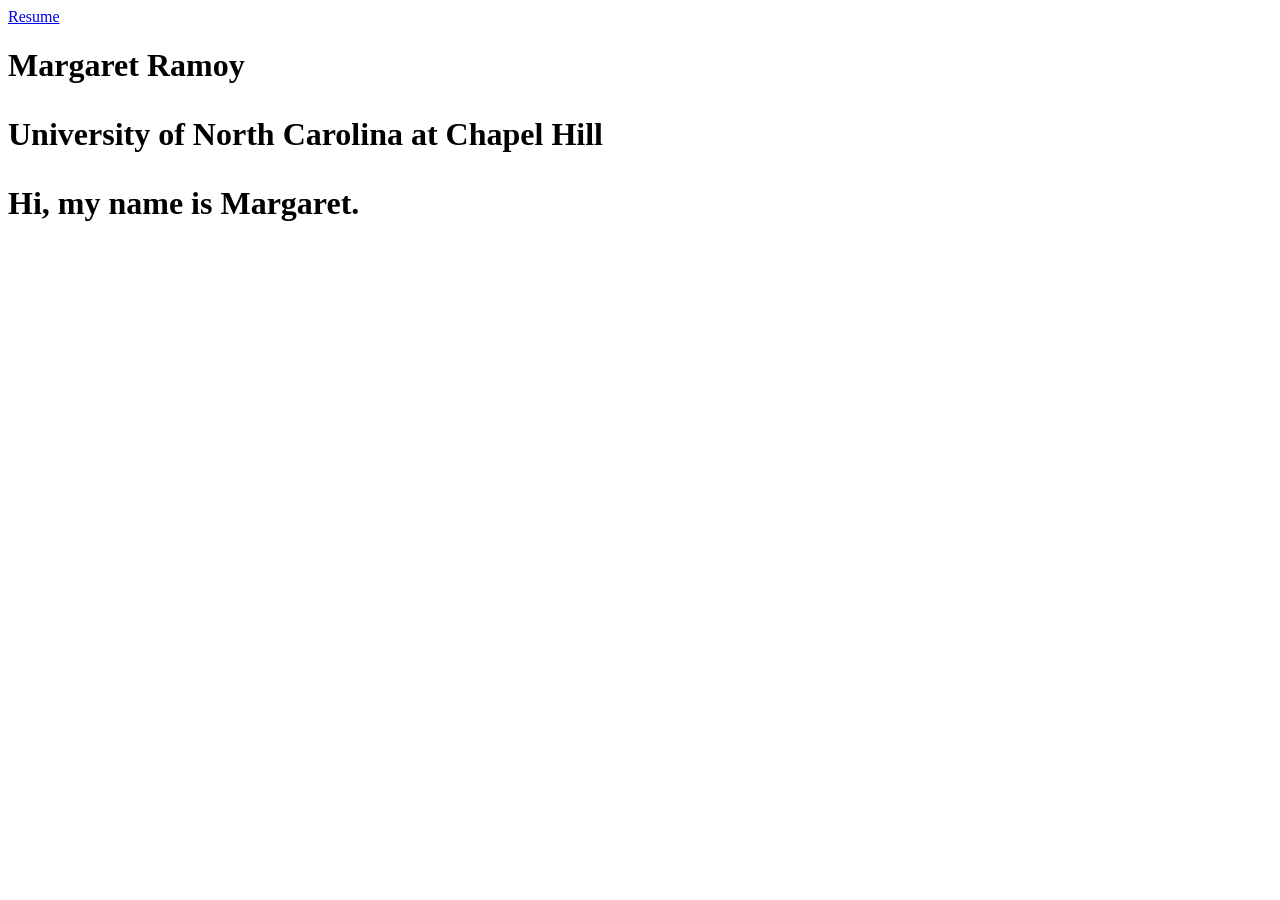
==== index.html @ 78990da4 "Added heading and nav bar" ====
<!DOCTYPE html>
<html>
    <head>
        <title>Margaret Ramoy</title>
            </head>
        <body>
            <a href="resume.html">Resume</a>
            <h1>Margaret Ramoy<hm1>
                <p>University of North Carolina at Chapel Hill</p>
                <p>Hi, my name is Margaret.</p>
            </hm1></h1>
        </body>
    </head>
</html>
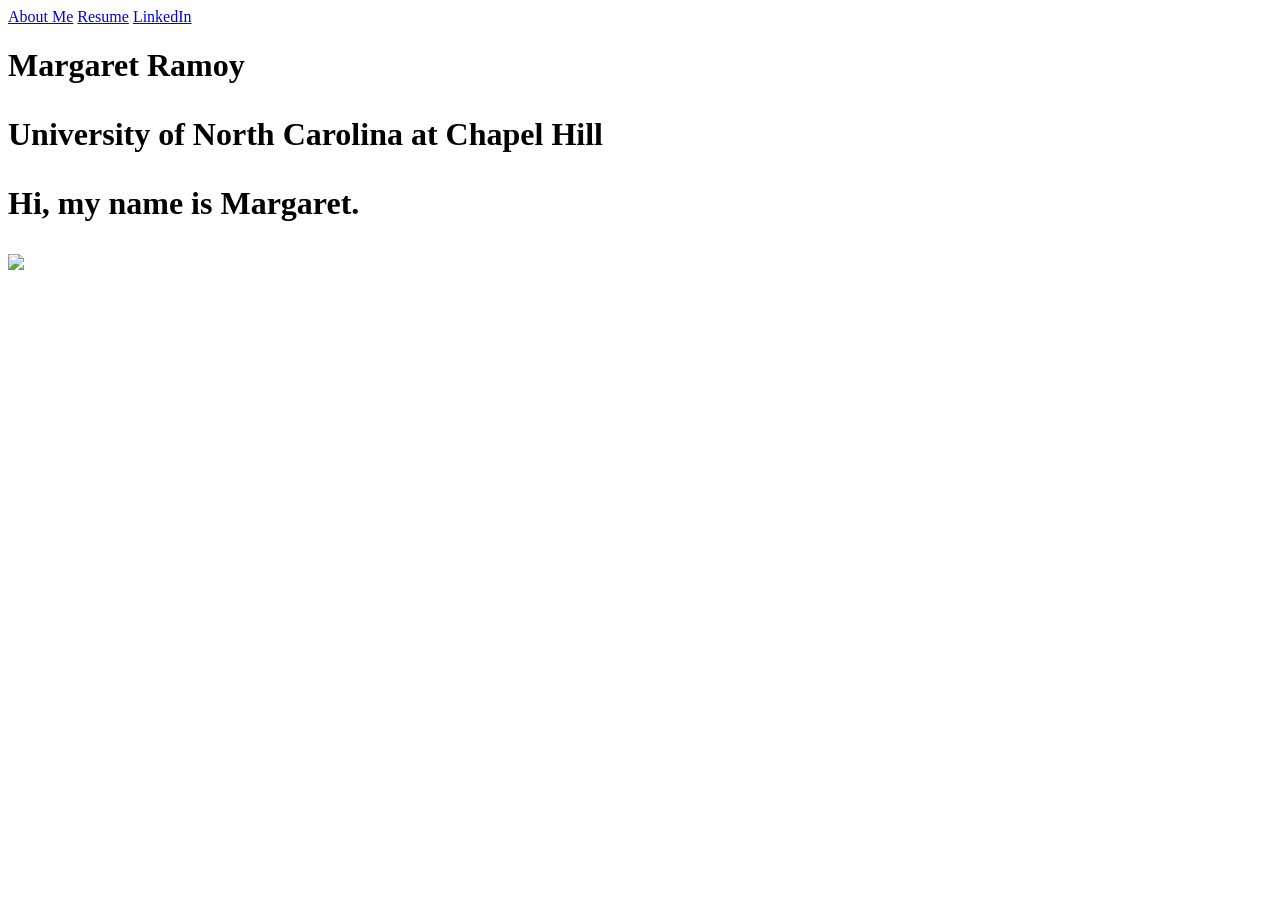
==== commit b261ee79: "Old Version" ====
--- a/index.html
+++ b/index.html
@@ -4,11 +4,14 @@
         <title>Margaret Ramoy</title>
             </head>
         <body>
+            <a href="index.html">About Me</a>
             <a href="resume.html">Resume</a>
+            <a href="https://www.linkedin.com/in/margaretramoy/">LinkedIn</a>
             <h1>Margaret Ramoy<hm1>
                 <p>University of North Carolina at Chapel Hill</p>
                 <p>Hi, my name is Margaret.</p>
             </hm1></h1>
         </body>
+        <img src="assets/headshot.jpg"
     </head>
 </html>
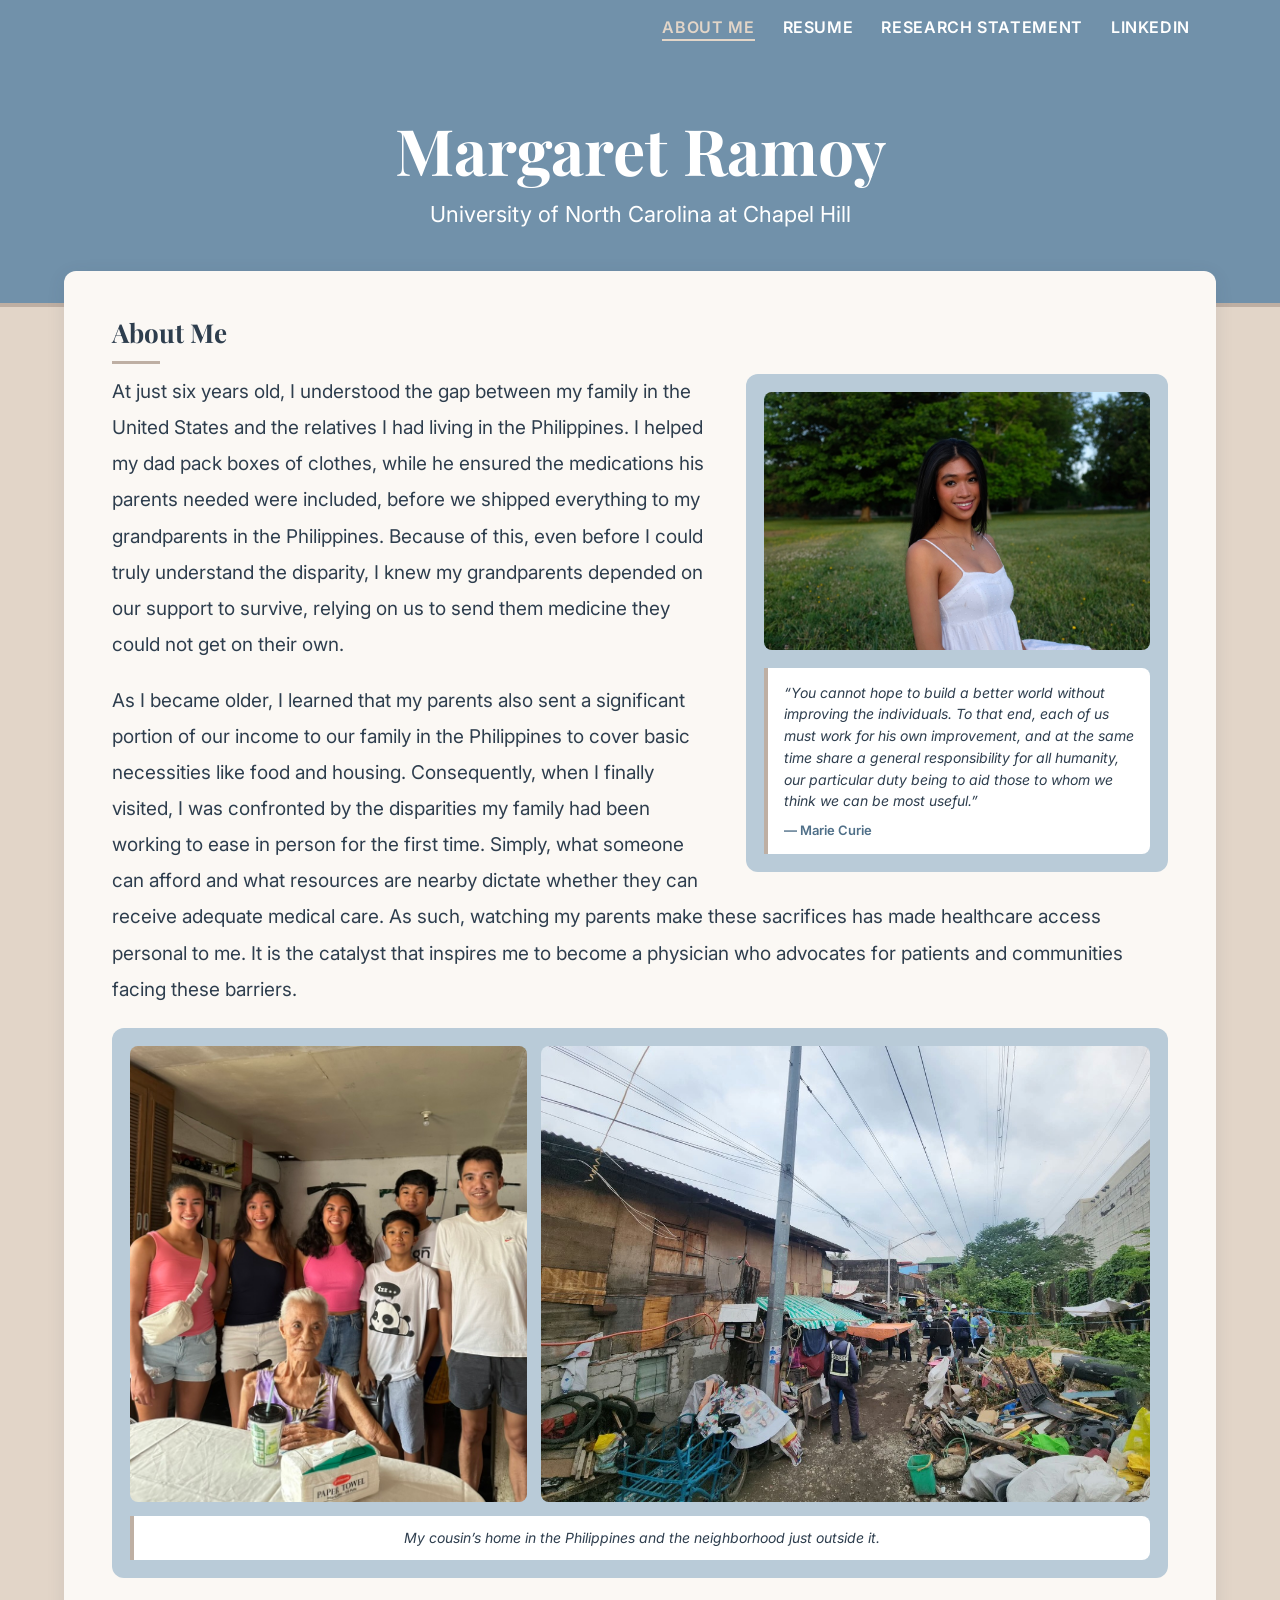
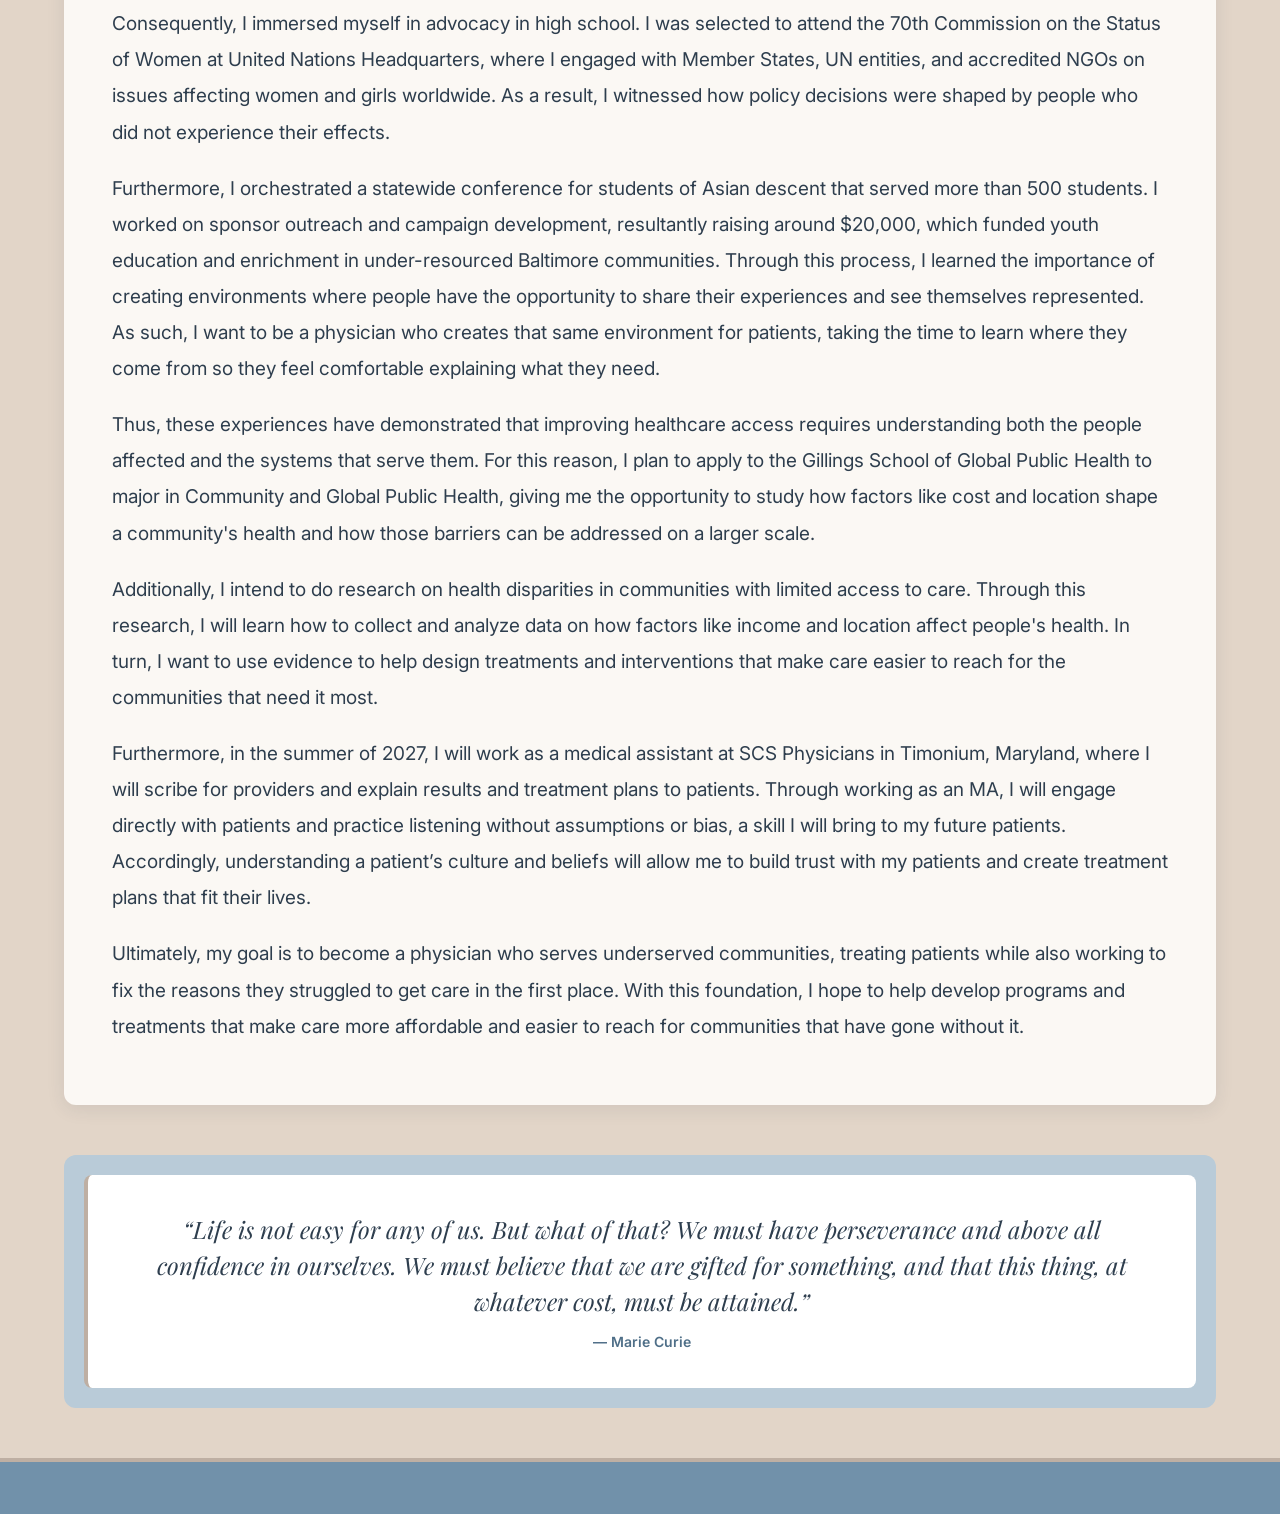
==== commit 8a92dd33: "Added full website with About Me, Resume, and Research Statement pages" ====
--- a/index.html
+++ b/index.html
@@ -1,17 +1,146 @@
 <!DOCTYPE html>
-<html>
-    <head>
-        <title>Margaret Ramoy</title>
-            </head>
-        <body>
-            <a href="index.html">About Me</a>
-            <a href="resume.html">Resume</a>
-            <a href="https://www.linkedin.com/in/margaretramoy/">LinkedIn</a>
-            <h1>Margaret Ramoy<hm1>
-                <p>University of North Carolina at Chapel Hill</p>
-                <p>Hi, my name is Margaret.</p>
-            </hm1></h1>
-        </body>
-        <img src="assets/headshot.jpg"
-    </head>
+<html lang="en">
+<head>
+  <meta charset="UTF-8">
+  <meta name="viewport" content="width=device-width, initial-scale=1.0">
+  <title>Margaret Ramoy | About Me</title>
+  <link rel="stylesheet" href="style.css" />
+</head>
+<body>
+
+  <!-- ===== NAVIGATION BAR (same on every page) ===== -->
+  <nav class="navbar">
+    <ul>
+      <li><a href="index.html" class="active">About Me</a></li>
+      <li><a href="resume.pdf">Resume</a></li>
+      <li><a href="researchstatement.html">Research Statement</a></li>
+      <!-- Paste your LinkedIn link below. target="_blank" opens it in a new tab. -->
+      <li><a href="https://www.linkedin.com/in/margaretramoy" target="_blank">LinkedIn</a></li>
+    </ul>
+  </nav>
+
+  <header class="header">
+    <h1 id="title">Margaret Ramoy</h1>
+    <p class="subtitle">University of North Carolina at Chapel Hill</p>
+  </header>
+
+  <div class="page about-page">
+
+    <!-- About Me: one box with your text, your picture, and quote 1 -->
+    <main class="main-content">
+      <h2>About Me</h2>
+
+      <!-- PICTURE OF ME + QUOTE 1: floats on the right; the text wraps beside and under it -->
+      <aside class="about-side">
+        <!-- PICTURE 1: a picture of you -->
+        <img class="headshot" src="assets/margaret-ramoy.jpg" alt="Margaret Ramoy smiling outdoors in a white dress">
+
+        <!-- QUOTE 1 -->
+        <blockquote class="quote">
+          &ldquo;You cannot hope to build a better world without improving the individuals.
+          To that end, each of us must work for his own improvement, and at the same time
+          share a general responsibility for all humanity, our particular duty being to aid
+          those to whom we think we can be most useful.&rdquo;
+          <span class="quote-author">&mdash; Marie Curie</span>
+        </blockquote>
+      </aside>
+
+      <!-- ABOUT ME TEXT. Each paragraph goes in its own <p> </p>. -->
+      <p>
+        At just six years old, I understood the gap between my family in the United States and
+        the relatives I had living in the Philippines. I helped my dad pack boxes of clothes, while
+        he ensured the medications his parents needed were included, before we shipped everything
+        to my grandparents in the Philippines. Because of this, even before I could truly
+        understand the disparity, I knew my grandparents depended on our support to survive,
+        relying on us to send them medicine they could not get on their own.
+      </p>
+      <p>
+        As I became older, I learned that my parents also sent a significant portion of our income
+        to our family in the Philippines to cover basic necessities like food and housing.
+        Consequently, when I finally visited, I was confronted by the disparities my family had been
+        working to ease in person for the first time. Simply, what someone can afford and what
+        resources are nearby dictate whether they can receive adequate medical care. As such,
+        watching my parents make these sacrifices has made healthcare access personal to me. It is
+        the catalyst that inspires me to become a physician who advocates for patients and
+        communities facing these barriers.
+      </p>
+
+      <!--
+        PHOTOS FROM THE PHILIPPINES: two pictures side by side with a caption.
+        On phones they stack on top of each other.
+      -->
+      <figure class="photo-pair">
+        <div class="photo-row">
+          <img class="tall" src="assets/family-philippines.jpg" alt="Margaret with her cousins and great-grandmother inside her cousin's home in the Philippines">
+          <img class="wide" src="assets/neighborhood-philippines.jpg" alt="The neighborhood outside her cousin's home: a narrow dirt road lined with makeshift houses, tangled power lines, and piles of debris">
+        </div>
+        <figcaption>My cousin&rsquo;s home in the Philippines and the neighborhood just outside it.</figcaption>
+      </figure>
+
+      <p>
+        Consequently, I immersed myself in advocacy in high school. I was selected to attend the
+        <a href="https://www.unwomen.org/en/csw" target="_blank">70th Commission on the Status of Women</a>
+        at United Nations Headquarters, where I engaged with Member States, UN entities, and
+        accredited NGOs on issues affecting women and girls worldwide. As a result, I witnessed how
+        policy decisions were shaped by people who did not experience their effects.
+      </p>
+      <p>
+        Furthermore, I orchestrated a statewide conference for students of Asian descent that served
+        more than 500 students. I worked on sponsor outreach and campaign development, resultantly
+        raising around $20,000, which funded youth education and enrichment in under-resourced
+        Baltimore communities. Through this process, I learned the importance of creating
+        environments where people have the opportunity to share their experiences and see
+        themselves represented. As such, I want to be a physician who creates that same environment
+        for patients, taking the time to learn where they come from so they feel comfortable
+        explaining what they need.
+      </p>
+      <p>
+        Thus, these experiences have demonstrated that improving healthcare access requires
+        understanding both the people affected and the systems that serve them. For this reason, I
+        plan to apply to the
+        <a href="https://sph.unc.edu" target="_blank">Gillings School of Global Public Health</a>
+        to major in Community and Global Public Health, giving me the opportunity to study how
+        factors like cost and location shape a community's health and how those barriers can be
+        addressed on a larger scale.
+      </p>
+      <p>
+        Additionally, I intend to do research on health disparities in communities with limited
+        access to care. Through this research, I will learn how to collect and analyze data on how
+        factors like income and location affect people's health. In turn, I want to use evidence to
+        help design treatments and interventions that make care easier to reach for the communities
+        that need it most.
+      </p>
+      <p>
+        Furthermore, in the summer of 2027, I will work as a medical assistant at SCS Physicians in
+        Timonium, Maryland, where I will scribe for providers and explain results and treatment
+        plans to patients. Through working as an MA, I will engage directly with patients and
+        practice listening without assumptions or bias, a skill I will bring to my future patients.
+        Accordingly, understanding a patient&rsquo;s culture and beliefs will allow me to build
+        trust with my patients and create treatment plans that fit their lives.
+      </p>
+      <p>
+        Ultimately, my goal is to become a physician who serves underserved communities, treating
+        patients while also working to fix the reasons they struggled to get care in the first
+        place. With this foundation, I hope to help develop programs and treatments that make care
+        more affordable and easier to reach for communities that have gone without it.
+      </p>
+    </main>
+  </div>
+
+  <!-- QUOTE 2: at the bottom of the page -->
+  <section class="bottom-quote">
+    <div class="quote-band">
+      <blockquote>
+        &ldquo;Life is not easy for any of us. But what of that? We must have perseverance and
+        above all confidence in ourselves. We must believe that we are gifted for something,
+        and that this thing, at whatever cost, must be attained.&rdquo;
+        <span class="quote-author">&mdash; Marie Curie</span>
+      </blockquote>
+    </div>
+  </section>
+
+  <!-- Bottom bar (no text) -->
+  <footer class="footer"></footer>
+
+</body>
 </html>
--- a/style.css
+++ b/style.css
@@ -0,0 +1,437 @@
+/* =========================================================
+   style.css — shared by every page of the website
+   ========================================================= */
+
+/* Fonts from Google Fonts */
+@import url("https://fonts.googleapis.com/css2?family=Inter:wght@400;600;700&family=Playfair+Display:ital,wght@0,600;0,700;1,400&display=swap");
+
+/* ----- Colors ----- */
+:root {
+  /* Your color scheme */
+  --blue-gray: #7191AA;     /* header, menu + bottom bar */
+  --beige: #E2D5C8;         /* page background */
+  --taupe: #BEAFA3;         /* thin lines and borders */
+  --box: #B9CBD8;           /* boxes around photos, quotes + captions */
+
+  /* Darker blues so text is easy to read */
+  --ink: #2E3E4E;           /* main text + headings */
+  --link: #4F6F88;          /* links + names under quotes */
+
+  --card-bg: #fbf8f4;       /* off-white text boxes */
+  --white-box: #ffffff;     /* boxes behind quotes + captions */
+}
+
+* {
+  box-sizing: border-box;
+}
+
+body {
+  margin: 0;
+  background-color: var(--beige);
+  color: var(--ink);
+  font-family: "Inter", Arial, sans-serif;
+  font-size: 16px;
+  line-height: 1.7;
+  min-height: 100vh;        /* keeps the bottom bar at the bottom of the screen */
+  display: flex;
+  flex-direction: column;
+}
+
+a {
+  color: var(--link);
+  font-weight: 600;         /* links are bold blue instead of underlined */
+  text-decoration: none;
+}
+
+a:hover {
+  color: var(--blue-gray);
+}
+
+/* ----- Menu bar ----- */
+.navbar {
+  background-color: var(--blue-gray);
+  padding: 14px 24px;
+  position: sticky;         /* stays at the top when you scroll */
+  top: 0;
+  z-index: 10;
+}
+
+.navbar ul {
+  list-style: none;
+  margin: 0 auto;
+  padding: 0;
+  max-width: 1100px;
+  display: flex;
+  flex-wrap: wrap;
+  justify-content: flex-end;  /* links on the right */
+  gap: 6px 28px;
+}
+
+.navbar a {
+  color: #ffffff;
+  font-size: 16px;
+  font-weight: 600;
+  letter-spacing: 0.04em;
+  text-transform: uppercase;
+  border-bottom: 2px solid transparent;
+  padding-bottom: 2px;
+}
+
+.navbar a:hover,
+.navbar a.active {
+  color: var(--beige);
+  border-bottom-color: var(--beige);
+}
+
+/* ----- Header (name + school) ----- */
+.header {
+  background-color: var(--blue-gray);
+  color: #ffffff;
+  padding: 60px 24px 70px;
+  text-align: center;
+  border-bottom: 4px solid var(--taupe);
+}
+
+#title {
+  margin: 0;
+  font-family: "Playfair Display", Georgia, serif;
+  font-size: 64px;
+  line-height: 1.1;
+}
+
+.subtitle {
+  margin: 10px 0 0;
+  color: #ffffff;
+  font-size: 22px;
+}
+
+/* ----- Page layout ----- */
+.page {
+  max-width: 1100px;
+  width: 100%;
+  margin: -36px auto 0;     /* pulls the boxes up over the header */
+  padding: 0 24px 50px;
+  display: flex;
+  gap: 28px;
+  align-items: flex-start;
+}
+
+.main-content {
+  background-color: var(--card-bg);
+  border-radius: 12px;
+  box-shadow: 0 4px 18px rgba(46, 62, 78, 0.10);
+  padding: 32px;
+  flex: 2.4;
+  min-width: 0;
+  overflow: hidden;         /* keeps floated pictures inside the box */
+}
+
+.page.single {
+  justify-content: center;
+}
+
+.page.single .main-content {
+  max-width: 900px;
+  width: 100%;
+}
+
+/* ----- Headings & paragraphs ----- */
+h2 {
+  font-family: "Playfair Display", Georgia, serif;
+  font-size: 26px;
+  color: var(--ink);
+  margin: 0 0 10px;
+}
+
+h2::after {                 /* small line under each heading */
+  content: "";
+  display: block;
+  width: 48px;
+  height: 3px;
+  margin-top: 6px;
+  background-color: var(--taupe);
+}
+
+p {
+  margin: 0 0 14px;
+}
+
+/* ----- Quotes ----- */
+.quote {
+  margin: 22px 0 0;
+  padding: 14px 16px;
+  text-align: left;
+  font-style: italic;
+  font-size: 15px;
+  line-height: 1.55;
+  background-color: var(--white-box);
+  border-left: 4px solid var(--taupe);
+  border-radius: 0 8px 8px 0;
+}
+
+.quote-author {
+  display: block;
+  margin-top: 8px;
+  font-style: normal;
+  font-weight: 600;
+  font-size: 13px;
+  color: var(--link);
+}
+
+/* =========================================================
+   ABOUT ME PAGE (index.html)
+   ========================================================= */
+.about-page {
+  max-width: 1200px;
+}
+
+.about-page .main-content {
+  flex: 1;
+  padding: 40px 48px;
+}
+
+.about-page .main-content p {
+  font-size: 19px;          /* sized so the text lines up with the bottom of your picture box */
+  line-height: 1.9;
+  margin-bottom: 20px;
+}
+
+/* Links inside the About Me text look exactly like the rest of the text */
+.about-page .main-content p a {
+  color: inherit;
+  font-weight: inherit;
+}
+
+.about-page .main-content p a:hover {
+  color: var(--blue-gray);
+}
+
+/* Your picture + quote 1: float on the right so the text wraps beside AND under it */
+.about-side {
+  float: right;
+  width: 40%;
+  margin: 0 0 24px 40px;
+  padding: 18px;
+  background-color: var(--box);
+  border-radius: 12px;
+}
+
+.headshot {
+  width: 100%;
+  height: auto;
+  display: block;
+  border-radius: 8px;
+}
+
+.about-side .quote {
+  margin-top: 18px;
+  font-size: 14px;
+}
+
+/* Two photos side by side (Philippines) */
+.photo-pair {
+  clear: both;              /* starts below your picture box */
+  margin: 8px 0 28px;
+  padding: 18px;
+  background-color: var(--box);
+  border-radius: 12px;
+}
+
+.photo-row {
+  display: flex;
+  gap: 14px;
+}
+
+.photo-row img {
+  width: 100%;
+  height: auto;
+  min-width: 0;
+  display: block;
+  border-radius: 8px;
+}
+
+/* flex = each photo's width / height, so both come out the SAME height with no cropping */
+.photo-row img.tall { flex: 0.869; }
+.photo-row img.wide { flex: 1.333; }
+
+.photo-pair figcaption {
+  margin-top: 14px;
+  padding: 10px 16px;
+  background-color: var(--white-box);
+  border-left: 4px solid var(--taupe);
+  border-radius: 0 8px 8px 0;
+  text-align: center;
+  font-size: 14px;
+  font-style: italic;
+  color: var(--ink);
+}
+
+/* Quote 2: wide quote at the bottom of the page */
+.bottom-quote {
+  max-width: 1200px;
+  width: 100%;
+  margin: 0 auto;
+  padding: 0 24px 50px;
+}
+
+.bottom-quote .quote-band {
+  background-color: var(--box);
+  border-radius: 12px;
+  padding: 20px;
+}
+
+.bottom-quote blockquote {
+  margin: 0;
+  padding: 36px 40px;
+  text-align: center;
+  font-family: "Playfair Display", Georgia, serif;
+  font-style: italic;
+  font-weight: 400;         /* not bold */
+  font-size: 24px;
+  line-height: 1.5;
+  color: var(--ink);
+  background-color: var(--white-box);
+  border-radius: 8px;
+  border-left: 4px solid var(--taupe);
+}
+
+.bottom-quote .quote-author {
+  font-family: "Inter", Arial, sans-serif;
+  font-size: 14px;
+  margin-top: 12px;
+}
+
+/* =========================================================
+   RESUME PAGE (resume.html)
+   ========================================================= */
+.resume-card {
+  padding: 16px;
+}
+
+.resume-frame {
+  width: 100%;
+  height: 85vh;             /* 85% of the screen height; scroll inside it */
+  border: 1px solid var(--beige);
+  border-radius: 8px;
+  display: block;
+}
+
+.resume-link {
+  text-align: center;
+  margin: 14px 0 4px;
+  font-size: 15px;
+}
+
+/* =========================================================
+   RESEARCH STATEMENT PAGE (research.html)
+   ========================================================= */
+.research-wrap {
+  max-width: 1100px;
+  width: 100%;
+  margin: -36px auto 0;     /* pulls the boxes up over the header */
+  padding: 0 24px 50px;
+}
+
+/* Top: quote across the page with the picture next to it */
+.research-top {
+  display: flex;
+  gap: 18px;
+  padding: 18px;
+  margin-bottom: 28px;
+  background-color: var(--box);
+  border-radius: 12px;
+}
+
+.research-top .quote {
+  flex: 1.3;
+  margin: 0;
+  padding: 24px 28px;
+  display: flex;            /* centers the quote top-to-bottom */
+  flex-direction: column;
+  justify-content: center;
+  font-size: 20px;
+  line-height: 1.6;
+}
+
+.research-top .quote .quote-author {
+  font-size: 14px;
+}
+
+.research-top img {
+  flex: 1;
+  min-width: 0;
+  width: 100%;
+  object-fit: cover;
+  border-radius: 8px;
+  display: block;
+}
+
+.research-wrap .main-content {
+  overflow: visible;
+}
+
+/* ----- Bottom bar (no text) ----- */
+.footer {
+  margin-top: auto;         /* pushes the bar to the bottom */
+  height: 56px;
+  background-color: var(--blue-gray);
+  border-top: 4px solid var(--taupe);
+}
+
+/* =========================================================
+   PHONES & SMALL SCREENS
+   ========================================================= */
+@media (max-width: 760px) {
+  .navbar ul {
+    justify-content: center;
+  }
+  .navbar a {
+    font-size: 14px;
+  }
+  #title {
+    font-size: 38px;
+  }
+  .subtitle {
+    font-size: 18px;
+  }
+  .page {
+    flex-direction: column;
+  }
+  .main-content {
+    padding: 22px;
+  }
+  .about-page .main-content {
+    padding: 24px 22px;
+  }
+  .about-page .main-content p {
+    font-size: 17px;
+    line-height: 1.8;
+  }
+  .about-side {
+    float: none;
+    width: 100%;
+    margin: 0 0 24px;
+    padding: 12px;
+  }
+  .photo-pair {
+    padding: 12px;
+  }
+  .photo-row {
+    flex-direction: column;   /* stack the two photos */
+  }
+  .bottom-quote .quote-band {
+    padding: 12px;
+  }
+  .bottom-quote blockquote {
+    padding: 22px 18px;
+    font-size: 20px;
+  }
+  .research-top {
+    flex-direction: column;   /* picture goes under the quote */
+    padding: 12px;
+  }
+  .research-top .quote {
+    padding: 18px;
+    font-size: 18px;
+  }
+}
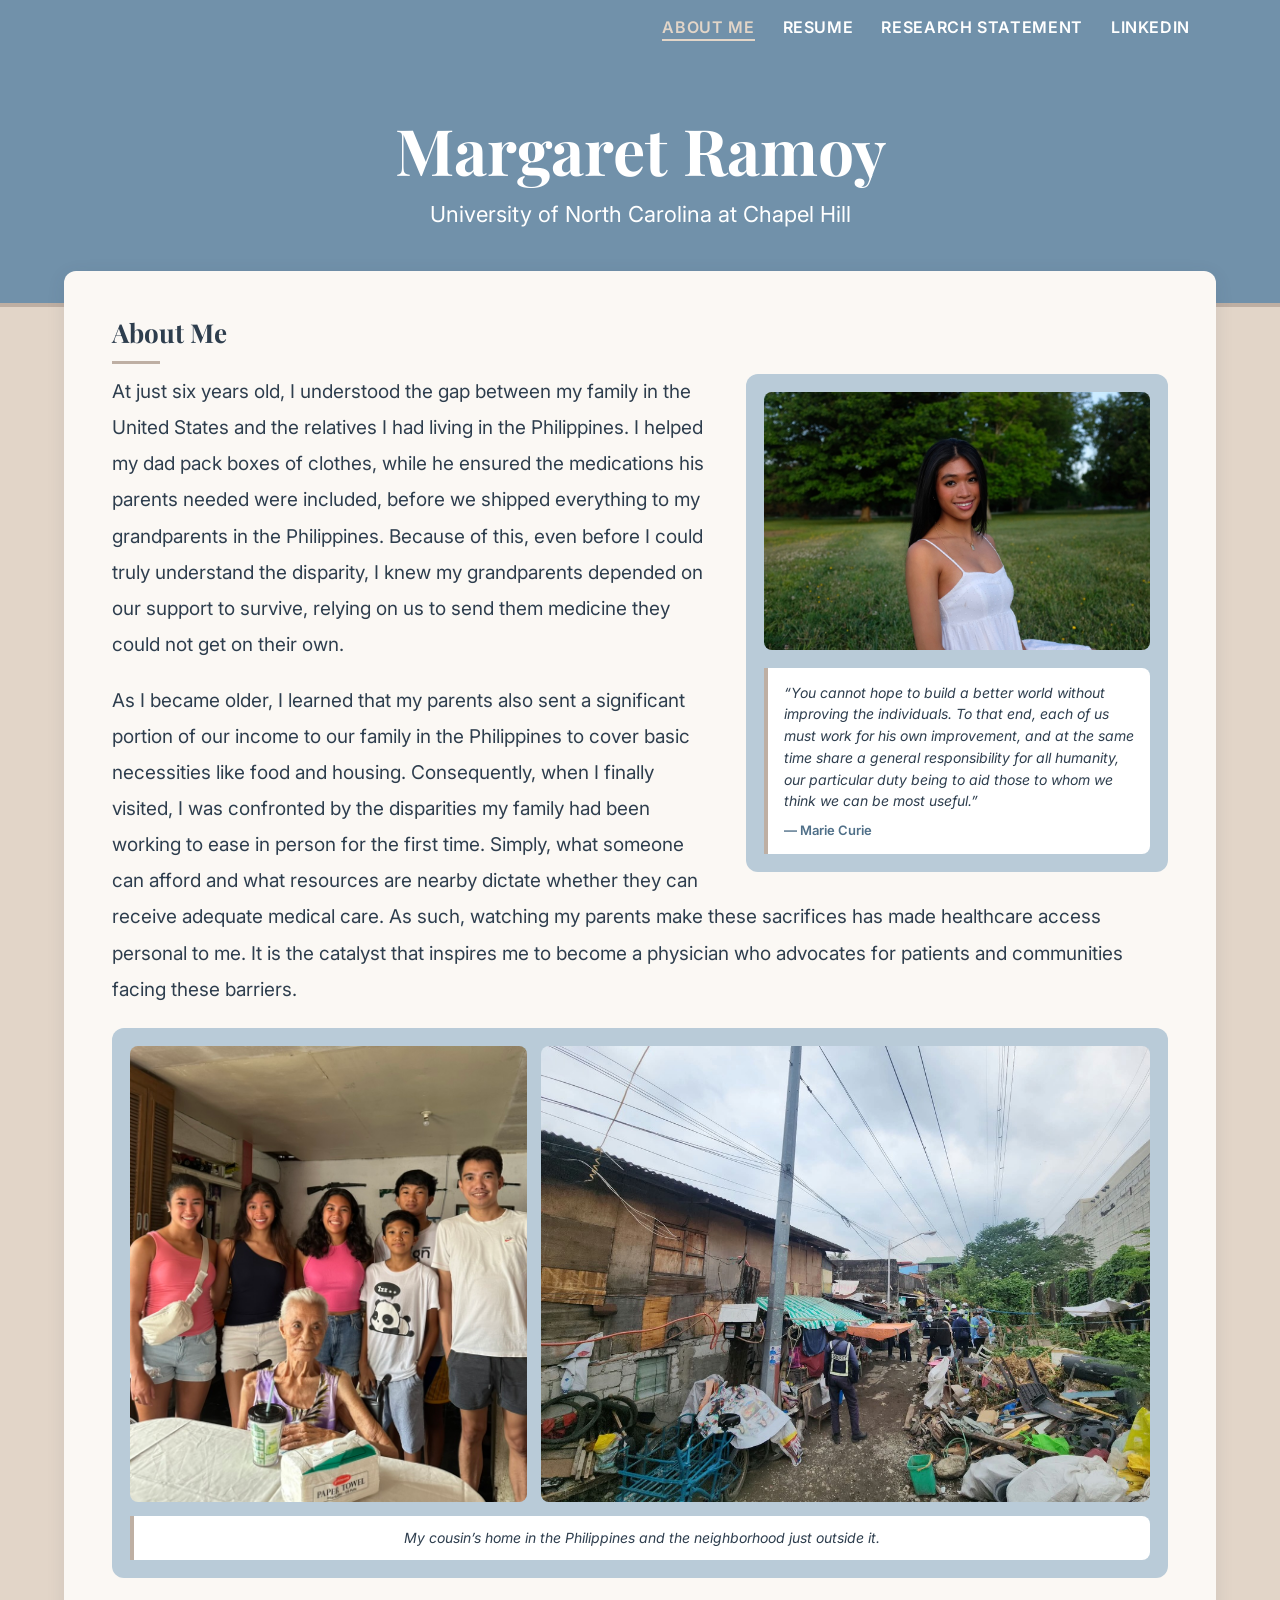
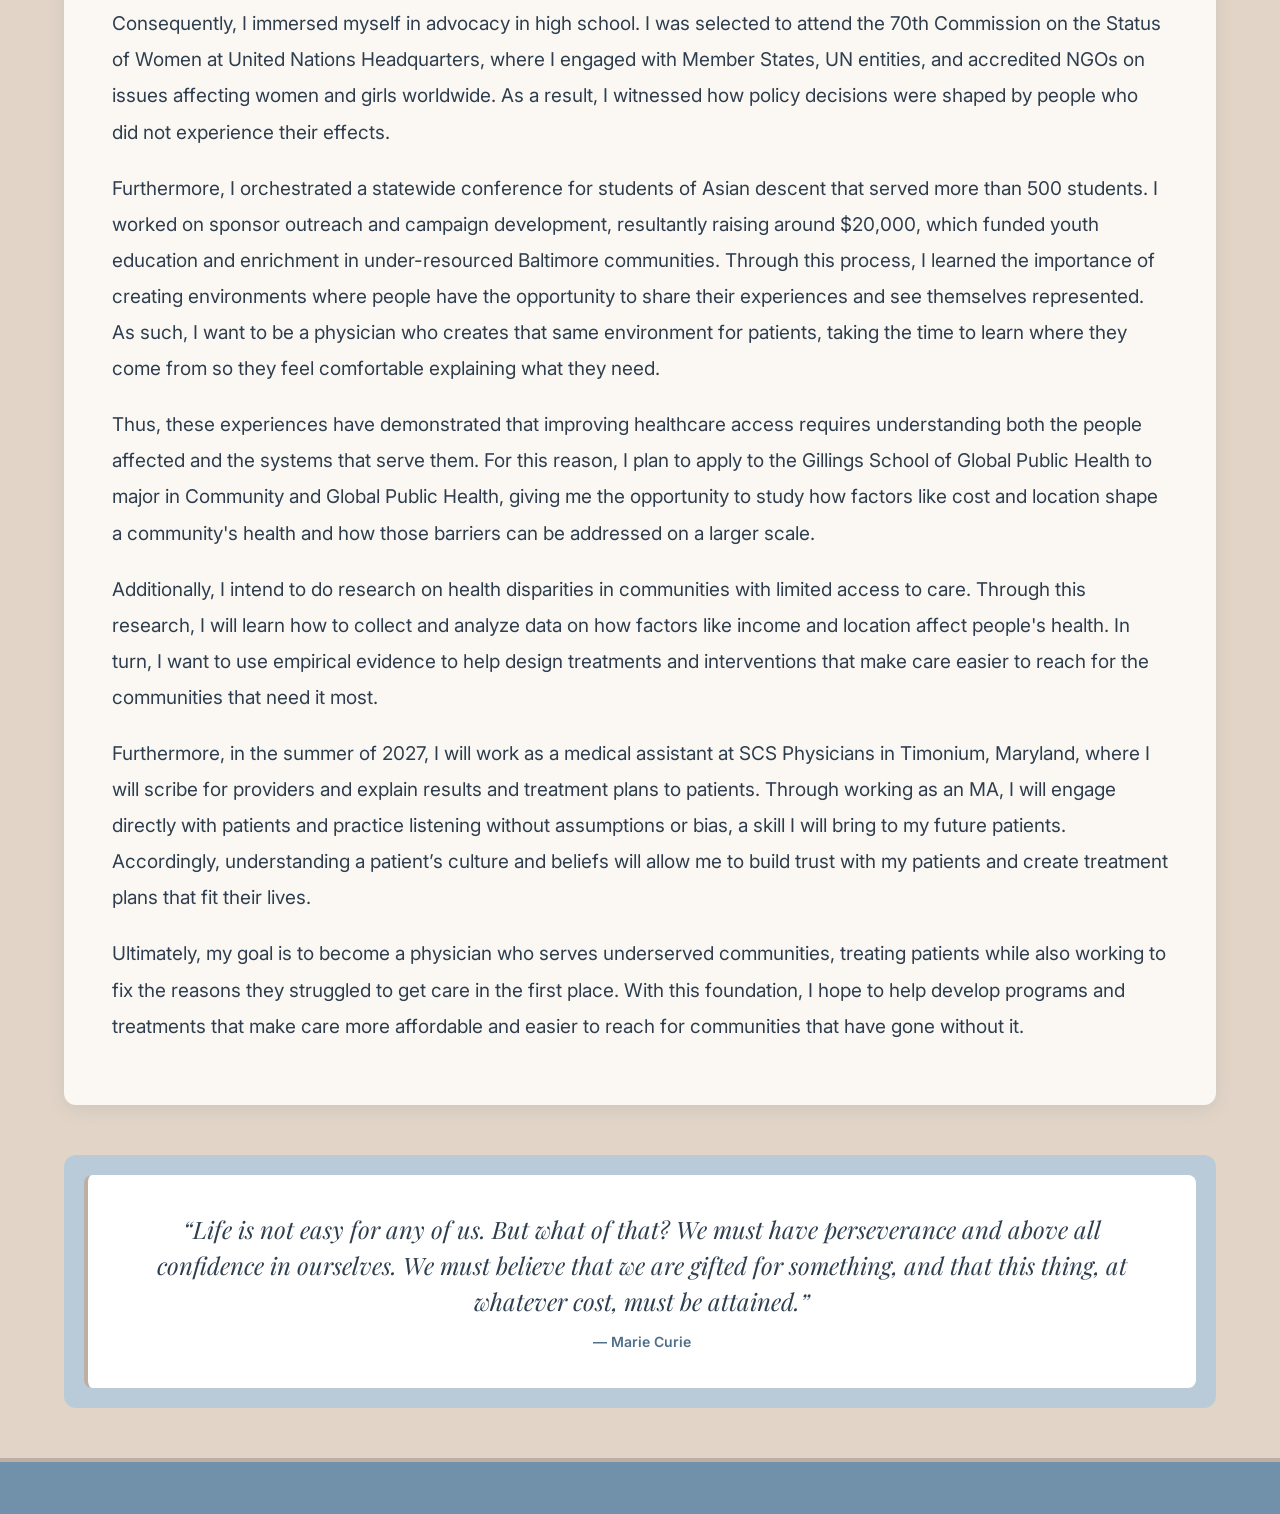
==== commit 47894b89: "Removed links and added empirical" ====
--- a/index.html
+++ b/index.html
@@ -12,8 +12,8 @@
   <nav class="navbar">
     <ul>
       <li><a href="index.html" class="active">About Me</a></li>
-      <li><a href="resume.pdf">Resume</a></li>
-      <li><a href="researchstatement.html">Research Statement</a></li>
+      <li><a href="resume.html">Resume</a></li>
+      <li><a href="research.html">Research Statement</a></li>
       <!-- Paste your LinkedIn link below. target="_blank" opens it in a new tab. -->
       <li><a href="https://www.linkedin.com/in/margaretramoy" target="_blank">LinkedIn</a></li>
     </ul>
@@ -79,7 +79,7 @@
 
       <p>
         Consequently, I immersed myself in advocacy in high school. I was selected to attend the
-        <a href="https://www.unwomen.org/en/csw" target="_blank">70th Commission on the Status of Women</a>
+        70th Commission on the Status of Women
         at United Nations Headquarters, where I engaged with Member States, UN entities, and
         accredited NGOs on issues affecting women and girls worldwide. As a result, I witnessed how
         policy decisions were shaped by people who did not experience their effects.
@@ -98,7 +98,7 @@
         Thus, these experiences have demonstrated that improving healthcare access requires
         understanding both the people affected and the systems that serve them. For this reason, I
         plan to apply to the
-        <a href="https://sph.unc.edu" target="_blank">Gillings School of Global Public Health</a>
+        Gillings School of Global Public Health
         to major in Community and Global Public Health, giving me the opportunity to study how
         factors like cost and location shape a community's health and how those barriers can be
         addressed on a larger scale.
@@ -106,7 +106,7 @@
       <p>
         Additionally, I intend to do research on health disparities in communities with limited
         access to care. Through this research, I will learn how to collect and analyze data on how
-        factors like income and location affect people's health. In turn, I want to use evidence to
+        factors like income and location affect people's health. In turn, I want to use empirical evidence to
         help design treatments and interventions that make care easier to reach for the communities
         that need it most.
       </p>
@@ -143,4 +143,4 @@
   <footer class="footer"></footer>
 
 </body>
-</html>
+</html>
--- a/style.css
+++ b/style.css
@@ -304,16 +304,25 @@
 /* =========================================================
    RESUME PAGE (resume.html)
    ========================================================= */
+.resume-page .main-content {
+  max-width: 1100px;        /* wide, like a full page */
+}
+
 .resume-card {
   padding: 16px;
 }
 
 .resume-frame {
   width: 100%;
-  height: 85vh;             /* 85% of the screen height; scroll inside it */
+  height: 90vh;             /* 90% of the screen height; scroll inside it */
   border: 1px solid var(--beige);
   border-radius: 8px;
   display: block;
+}
+
+.resume-fallback {
+  padding: 40px 20px;
+  text-align: center;
 }
 
 .resume-link {
